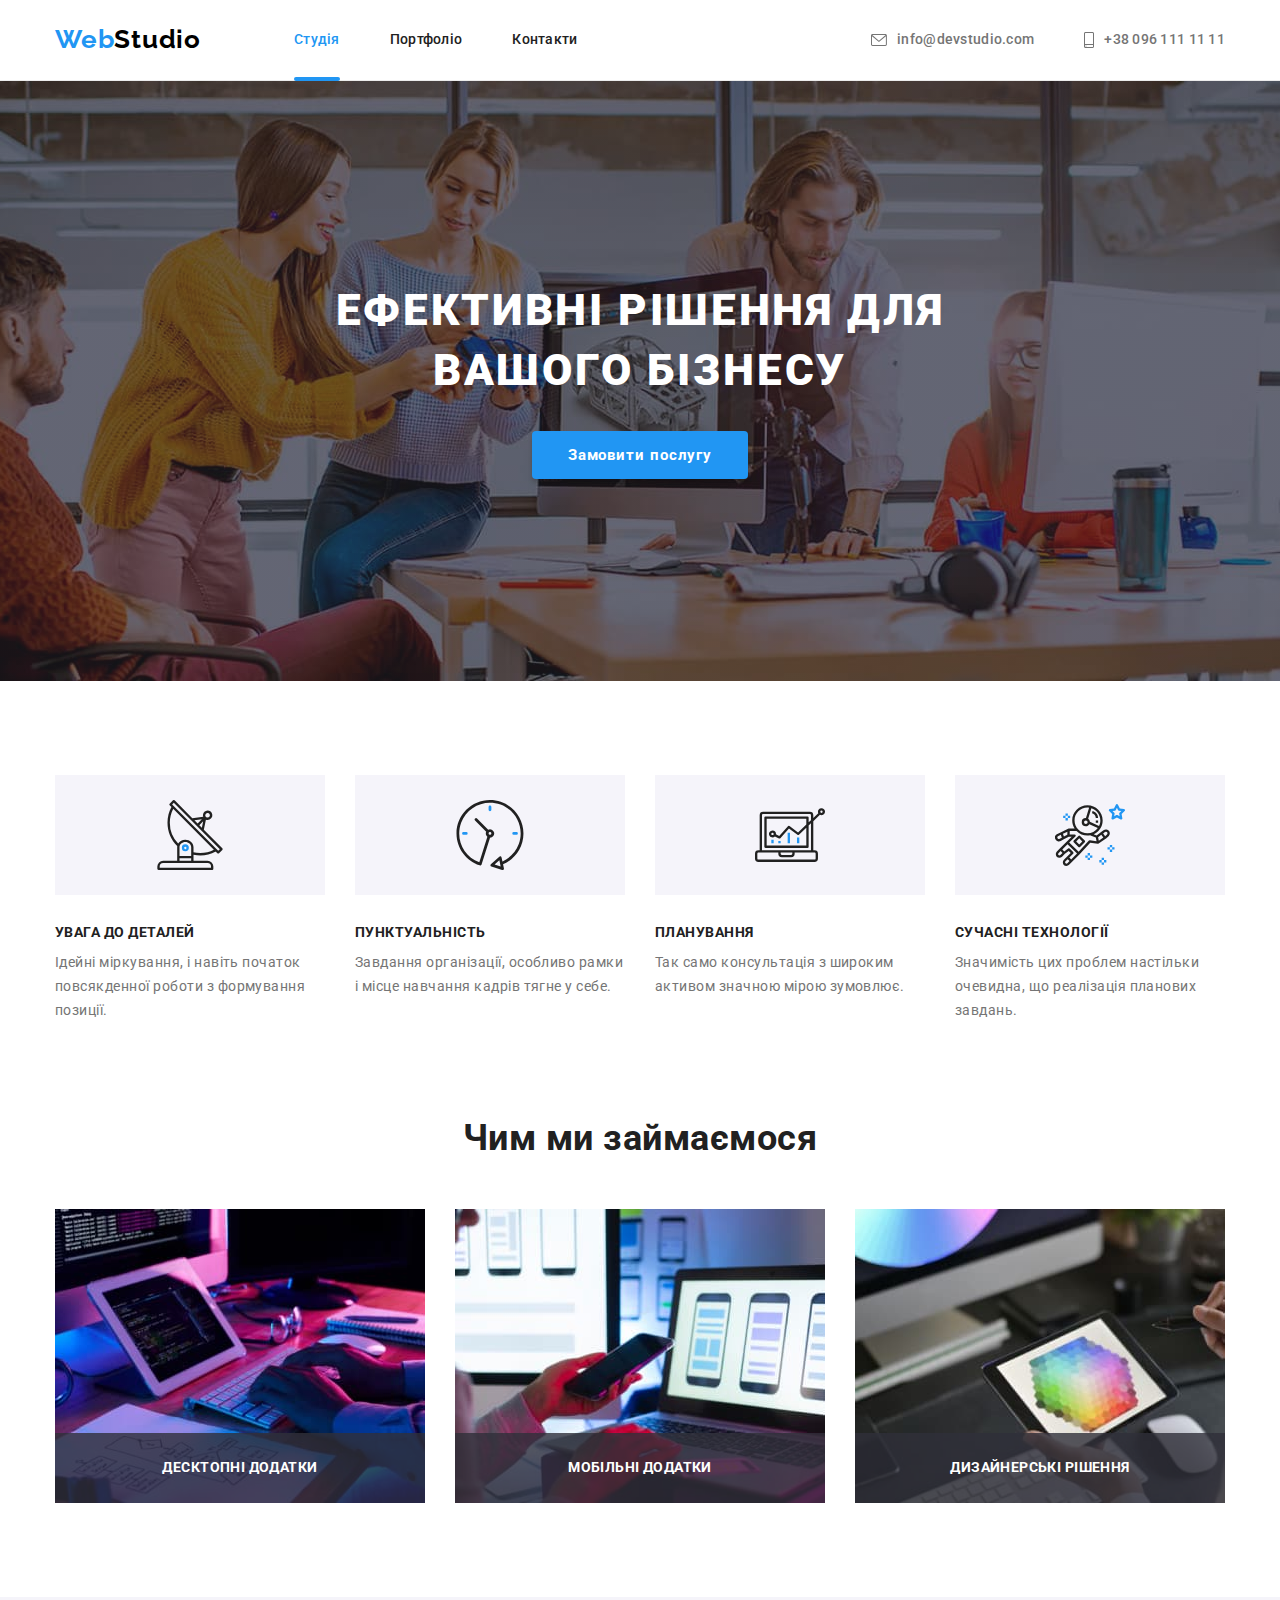
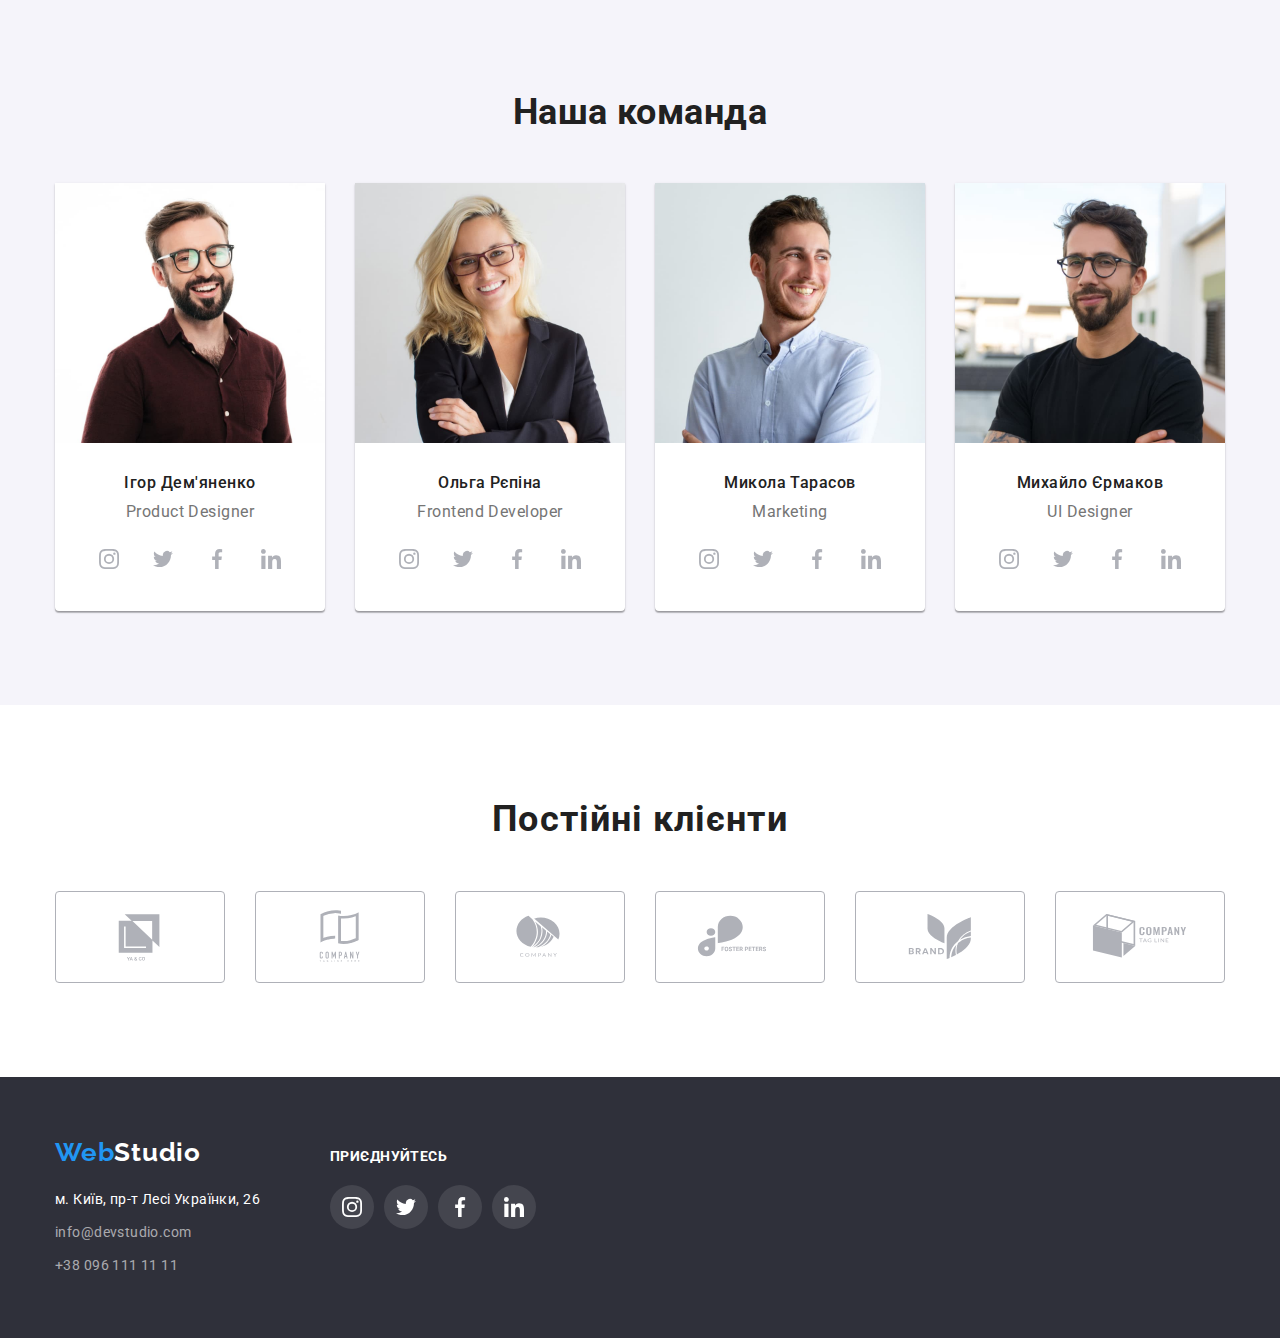
==== index.html @ f7eee0b5 "start" ====
<!DOCTYPE html>
<html lang="uk">
  <head>
    <meta charset="UTF-8" />
    <meta name="viewport" content="width=device-width, initial-scale=1.0" />
    <title>WebStudio</title>
    <link rel="preconnect" href="https://fonts.googleapis.com" />
    <link rel="preconnect" href="https://fonts.gstatic.com" crossorigin />
    <link
      href="https://fonts.googleapis.com/css2?family=Raleway:wght@700&family=Roboto:wght@400;500;700;900&display=swap"
      rel="stylesheet"
    />
    <link
      rel="stylesheet"
      href="https://cdnjs.cloudflare.com/ajax/libs/modern-normalize/1.1.0/modern-normalize.min.css"
    />
    <link rel="stylesheet" href="./css/styles.css" />
  </head>
  <body>
    <header class="main-header">
      <div class="container page-header-container">
        <nav class="site-nav">
          <a href="./index.html" class="logo head"
            ><span class="logo blue">Web</span
            ><span class="logo black">Studio</span></a
          >
          <ul class="site-nav list">
            <li class="list">
              <a href="./index.html" class="link current">Студія</a>
            </li>
            <li class="list">
              <a href="./portfolio.html" class="link">Портфоліо</a>
            </li>
            <li class="list"><a href="" class="link">Контакти</a></li>
          </ul>
        </nav>
        <ul class="contacts-nav list">
          <li class="mail list">
            <a class="link" href="mailto:info@devstudio.com">
              <svg class="contact-icon-item" width="16" height="12">
                <use href="./images/icons.svg#icon-envelope"></use></svg>info@devstudio.com</a>
          </li>
          <li class="tel list">
            <a class="link" href="tel:+380961111111">
              <svg class="contact-icon-item" width="10" height="16">
                <use href="./images/icons.svg#icon-smartphone"></use></svg>+38 096 111 11 11</a>
          </li>
        </ul>
      </div>
    </header>
    <main>
      <section class="hero section">
        <div class="container">
          <h1 class="hero-title">Ефективні рішення для вашого бізнесу</h1>
          <button class="model-open-btn" type="button" data-modal-open>Замовити послугу</button>
        </div>
      </section>
      <section class="section features">
        <div class="container">
          <h2 class="visually-hidden">Наші переваги</h2>
          <ul class="features list">
            <li class="features-item">
              <div class="thumb">
                <svg width="70" height="70" class="features-icon-item">
                  <use href="./images/icons.svg#icon-antenna"></use>
                </svg>
              </div>
              <h3 class="features-title title">УВАГА ДО ДЕТАЛЕЙ</h3>
              <p class="features-item text">
                Ідейні міркування, і навіть початок повсякденної роботи з
                формування позиції.
              </p>
            </li>
            <li class="features-item">
              <div class="thumb">
                <svg width="70" height="70" class="features-icon-item">
                  <use href="./images/icons.svg#icon-clock"></use>
                </svg>
              </div>
              <h3 class="features-title title">ПУНКТУАЛЬНІСТЬ</h3>
              <p class="features-item text">
                Завдання організації, особливо рамки і місце навчання кадрів
                тягне у себе.
              </p>
            </li>
            <li class="features-item">
              <div class="thumb">
                <svg width="70" height="70" class="features-icon-item">
                  <use href="./images/icons.svg#icon-diagram"></use>
                </svg>
              </div>
              <h3 class="features-title title">ПЛАНУВАННЯ</h3>
              <p class="features-item text">
                Так само консультація з широким активом значною мірою зумовлює.
              </p>
            </li>
            <li class="features-item">
              <div class="thumb">
                <svg width="70" height="70" class="features-icon-item">
                  <use href="./images/icons.svg#icon-astronaut"></use>
                </svg>
              </div>
              <h3 class="features-title title">СУЧАСНІ ТЕХНОЛОГІЇ</h3>
              <p class="features-item text">
                Значимість цих проблем настільки очевидна, що реалізація
                планових завдань.
              </p>
            </li>
          </ul>
        </div>
      </section>

      <section class="working-section section">
        <div class="container">
          <h2 class="working-title">Чим ми займаємося</h2>
          <ul class="working list">
            <li class="working-item list">
              <div class="working-wrapper">
              <img
                src="./images/box1.jpg"
                alt="верстка скелету сайту"
                width="370"
              />
                <p class="working-wrapper-overlay">Десктопні додатки</p>
              </div>
            </li>
            <li class="working-item list">
              <div class="working-wrapper">
              <img
                src="./images/box2.jpg"
                alt="дизайн застосунків на телефони"
                width="370"
              />
                <p class="working-wrapper-overlay">Мобільні додатки</p>
              </div>
            </li>
            <li class="working-item list">
              <div class="working-wrapper">
              <img
                src="./images/box3.jpg"
                alt="підбір кольорової гами"
                width="370"
              />
                <p class="working-wrapper-overlay">Дизайнерські рішення</p>
              </div>
            </li>
          </ul>
        </div>
      </section>

      <section class="team-section section">
        <div class="container">
          <h2 class="team-title">Наша команда</h2>
          <ul class="team list">
            <li class="team-item list">
              <img
                class="foto-team-card"
                src="./images/img1.jpg"
                alt="Ігор Дем'яненко фото"
                width="270"
                height="260"
              />
              <h3 class="team-item title">Ігор Дем'яненко</h3>
              <p class="team-item-text" lang="en">Product Designer</p>
              <ul class="social-link-list list">
                <li class="social-list-item">
                  <a class="social-list link" href="#"><svg width="20" height="20" class="social-link-icon">
                  <use href="./images/icons.svg#icon-instagram"></use>
                </svg>
              </a>
            </li>
                <li class="social-list-item">
                  <a class="social-list link" href="#"><svg width="20" height="20" class="social-link-icon"> 
                  <use href="./images/icons.svg#icon-twitter"></use>
                </svg>
              </a>
            </li>
                <li class="social-list-item">
                  <a class="social-list link" href="#"><svg width="20" height="20" class="social-link-icon">
                  <use href="./images/icons.svg#icon-facebook"></use>
                </svg>
              </a>
            </li>
                <li class="social-list-item">
                  <a class="social-list link" href="#"><svg width="20" height="20" class="social-link-icon">
                  <use href="./images/icons.svg#icon-linkedin"></use>
                </svg>
              </a>
            </li>
              </ul>
            </li>
            <li class="team-item list">
              <img
                class="foto-team-card"
                src="./images/img2.jpg"
                alt="Ольга Рєпіна фото"
                width="270"
                height="260"
              />
              <h3 class="team-item title">Ольга Рєпіна</h3>
              <p class="team-item-text" lang="en">Frontend Developer</p>
              <ul class="social-link-list list">
                <li class="social-list-item">
                  <a class="social-list link" href="#"><svg width="20" height="20" class="social-link-icon">
                  <use href="./images/icons.svg#icon-instagram"></use>
                </svg>
              </a>
            </li>
                <li class="social-list-item">
                  <a class="social-list link" href="#"><svg width="20" height="20" class="social-link-icon"> 
                  <use href="./images/icons.svg#icon-twitter"></use>
                </svg>
              </a>
            </li>
                <li class="social-list-item">
                  <a class="social-list link" href="#"><svg width="20" height="20" class="social-link-icon">
                  <use href="./images/icons.svg#icon-facebook"></use>
                </svg>
              </a>
            </li>
                <li class="social-list-item">
                  <a class="social-list link" href="#"><svg width="20" height="20" class="social-link-icon">
                  <use href="./images/icons.svg#icon-linkedin"></use>
                </svg>
              </a>
            </li>
              </ul>
            </li>
            <li class="team-item list">
              <img
                class="foto-team-card"
                src="./images/img3.jpg"
                alt="Микола Тарасов фото"
                width="270"
                height="260"
              />
              <h3 class="team-item title">Микола Тарасов</h3>
              <p class="team-item-text" lang="en">Marketing</p>
              <ul class="social-link-list list">
                <li class="social-list-item">
                  <a class="social-list link" href="#"><svg width="20" height="20" class="social-link-icon">
                  <use href="./images/icons.svg#icon-instagram"></use>
                </svg>
              </a>
            </li>
                <li class="social-list-item">
                  <a class="social-list link" href="#"><svg width="20" height="20" class="social-link-icon"> 
                  <use href="./images/icons.svg#icon-twitter"></use>
                </svg>
              </a>
            </li>
                <li class="social-list-item">
                  <a class="social-list link" href="#"><svg width="20" height="20" class="social-link-icon">
                  <use href="./images/icons.svg#icon-facebook"></use>
                </svg>
              </a>
            </li>
                <li class="social-list-item">
                  <a class="social-list link" href="#"><svg width="20" height="20" class="social-link-icon">
                  <use href="./images/icons.svg#icon-linkedin"></use>
                </svg>
              </a>
            </li>
              </ul>
            </li>
            <li class="team-item list">
              <img
                class="foto-team-card"
                src="./images/img4.jpg"
                alt="Михайло Єрмаков фото"
                width="270"
                height="260"
              />
              <h3 class="team-item title">Михайло Єрмаков</h3>
              <p class="team-item-text" lang="en">UI Designer</p>
              <ul class="social-link-list list">
                <li class="social-list-item">
                  <a class="social-list link" href="#"><svg width="20" height="20" class="social-link-icon">
                  <use href="./images/icons.svg#icon-instagram"></use>
                </svg>
              </a>
            </li>
                <li class="social-list-item">
                  <a class="social-list link" href="#"><svg width="20" height="20" class="social-link-icon"> 
                  <use href="./images/icons.svg#icon-twitter"></use>
                </svg>
              </a>
            </li>
                <li class="social-list-item">
                  <a class="social-list link" href="#"><svg width="20" height="20" class="social-link-icon">
                  <use href="./images/icons.svg#icon-facebook"></use>
                </svg>
              </a>
            </li>
                <li class="social-list-item">
                  <a class="social-list link" href="#"><svg width="20" height="20" class="social-link-icon">
                  <use href="./images/icons.svg#icon-linkedin"></use>
                </svg>
              </a>
            </li>
              </ul>
            </li>
          </ul>
        </div>
      </section>

      <section class="clients section">
        <div class="container">
          <h2 class="clients-title">Постійні клієнти</h2>
          <ul class="clients-logo list">
            <li class="client-logo-item">
              <a class="client link" href="#">
                <svg width="106" height="60" class="client-link-icon">
                  <use href="./images/icons.svg#icon-clietnyc"></use>
                </svg>
              </a>
            </li>
            <li class="client-logo-item">
              <a class="client link" href="#">
                <svg width="106" height="60" class="client-link-icon">
                  <use href="./images/icons.svg#icon-clientcth"></use>
                </svg>
              </a>
            </li>
            <li class="client-logo-item">
              <a class="client link" href="#">
                <svg width="106" height="60" class="client-link-icon">
                  <use href="./images/icons.svg#icon-clientc"></use>
                </svg>
              </a>
            </li>
            <li class="client-logo-item">
              <a class="client link" href="#">
                <svg width="106" height="60" class="client-link-icon">
                  <use href="./images/icons.svg#icon-clientfp"></use>
                </svg>
              </a>
            </li>
            <li class="client-logo-item">
              <a class="client link" href="#">
                <svg width="106" height="60" class="client-link-icon">
                  <use href="./images/icons.svg#icon-clientb"></use>
                </svg>
              </a>
            </li>
            <li class="client-logo-item">
              <a class="client link" href="#">
                <svg width="106" height="60" class="client-link-icon">
                  <use href="./images/icons.svg#icon-clientctl"></use>
                </svg>
              </a>
            </li>
          </ul>
        </div>
      </section>
    </main>

    <footer class="footer-section">
      <div class="container page-footer-container">
        <div class="footer-navigation">
        <div class="logo footer">
          <a href="./index.html" class="logo">
            <span class="logo blue">Web</span
            ><span class="logo white">Studio</span></a
          >
        </div>
        <address class="adress-nav">
          <ul class="adress-nav-list">
            <li class="adress list">
              <a
                class="adress link"
                href="https://goo.gl/maps/CPtrU1FHBa2aNyZL9"
                target="_blank"
                rel="noopener noreferrer nofollow"
                >м. Київ, пр-т Лесі Українки, 26</a
              >
            </li>
            <li class="mail list-footer">
              <a class="link" href="mailto:info@devstudio.com"
                >info@devstudio.com</a
              >
            </li>
            <li class="tel list">
              <a class="link" href="tel:+380961111111">+38 096 111 11 11</a>
            </li>
          </ul>
        </address>
        </div>
        <div class="footer-social-thumb">
            <p class="footer-suptitle">Приєднуйтесь</p>
            <ul class="footer-social list">
              <li class="footer-social-item">
                <a href="#" class="footer-social link">
                  <svg width="20" height="20" class="footer-social-icon">
                    <use href="./images/icons.svg#icon-instagram"></use>
                  </svg>
                </a>
              </li>
              <li class="footer-social-item">
                <a href="#" class="footer-social link">
                  <svg width="20" height="20" class="footer-social-icon">
                    <use href="./images/icons.svg#icon-twitter"></use>
                  </svg>
                </a>
              </li>
              <li class="footer-social-item">
                <a href="#" class="footer-social link">
                  <svg width="20" height="20" class="footer-social-icon">
                    <use href="./images/icons.svg#icon-facebook"></use>
                  </svg>
                </a>
              </li>
              <li class="footer-social-item">
                <a href="#" class="footer-social link">
                  <svg width="20" height="20" class="footer-social-icon">
                    <use href="./images/icons.svg#icon-linkedin"></use>
                  </svg>
                </a>
              </li>
            </ul>
          </div>
      </div>
    </footer>
    <div class="backdrop is-hidden" data-modal>
      <div class="modal">
        <button type="button" class="modal-close-btn" data-modal-close>
        <svg class="modal-close-icon" width="18" height="18">
          <use href="./images/icons.svg#icon-close"></use>
        </svg>
        </button>
      </div>
    </div>
    <script src="./js/modal.js"></script>
  </body>
</html>
---- css/styles.css ----
:root {
    --primary-font: 'Roboto', sans-serif;
    --logo-font: 'Raleway', sans-serif;
    --secondaty-bg-color: #F5F4FA;
    --primary-bg-color: #FFFFFF;
    --primary-dark-color:#2F303A;
    --primery-accent-color: #2196F3;
    --title-text-color: #212121;
    --primary-text-color: #757575;
    --transition-dur-and-func: 250ms cubic-bezier(0.4, 0, 0.2, 1);
}

h1,
h2,
h3,
h4,
p {
    margin-top: 0;
    margin-bottom: 0;
}

ul, ol {
    margin-top: 0;
    margin-bottom: 0;
    padding-left: 0;
}

img {
    display: block;
    max-width: 100%;
    height: auto;
}

body {
    background-color: var(--primary-bg-color);
    color: var(--primary-text-color);
    font-family: var(--primary-font);
    letter-spacing: 0.03em;
}
.section {
    padding-top: 94px;
    padding-bottom: 94px;
}
.title {
    color: var(--title-text-color);
}
.logo {
text-decoration: none;
font-family: var(--logo-font);
font-weight: 700;
font-size: 26px;
line-height: 1.19;
letter-spacing: 0.03em;
}

.logo.head {
    margin-right: 93px;
    padding-top: 24px;
    padding-bottom: 25px;
}
.visually-hidden {
    position: absolute;
    white-space: nowrap;
    width: 1px;
    height: 1px;
    overflow: hidden;
    border: 0;
    padding: 0;
    clip: rect(0 0 0 0);
    clip-path: inset(50%);
    margin: -1px;
}
/* =====Header===== */
.container {
    margin-left: auto;
    margin-right: auto;
    width: 1200px;
    padding-left: 15px;
    padding-right: 15px;
}

.page-header-container {
    display: flex;
    align-items: center;
    justify-content: space-between;
}

.site-nav {
    display: flex;
    align-items: center;
}

.logo .blue {
    color: var(--primery-accent-color);
}
.logo .black {
    color: #000000;
}

.link {
    text-decoration: none;
}
.title {
    margin-bottom: 10px;
}

.logo .white {
    color: var(--primary-bg-color);
}
.main-header {
    background-color: var(--primary-bg-color);
    border-bottom: 1px solid #ECECEC;
}
.list {
    list-style: none;
}
.link {
    color: var(--primary-text-color);
    text-decoration: none;
    cursor: pointer;
    transition: color var(--transition-dur-and-func);
}

.link.current::after {
    content: "";
    display: block;
    position: absolute;
    left: 0;
    bottom: -1px;
    width: 100%;
    height: 4px;
    border-radius: 2px;
    background-color: var(--primery-accent-color);
}


.site-nav.list {
    display: flex;
    column-gap: 50px;
    margin-right: auto;
}

.contact-icon-item {
    align-items: center;
    justify-content: center;
    margin-right: 10px;
    fill: currentColor;
    transition: fill var(--transition-dur-and-func);
}


.mail.list {
    margin-right: 50px;
}
.site-nav .link {
    position: relative;

    display: block;
    padding-top: 32px;
    padding-bottom: 32px;

    font-family: var(--primary-font);
    font-weight: 500;
    font-size: 14px;
    line-height: 1.14;
    letter-spacing: 0.02em;
    color: var(--title-text-color);
    transition: color var(--transition-dur-and-func);
}
.contacts-nav.list {
    display: flex;
    color: var(--primary-text-color);
    font-weight: 500;
    font-size: 14px;
    line-height: 1.14;
    letter-spacing: 0.02em;
}

.site-nav .link:focus,
.site-nav .link:hover,
.site-nav .link:active {
    color: var(--primery-accent-color);

}
.site-nav .link.current {
    color: var(--primery-accent-color);
}
.contacts-nav .link:focus,
.contacts-nav .link:hover {
    color: var(--primery-accent-color);
}
.contacts-nav .link {
    display: flex;
    align-items: center;
    justify-content: center;
    padding-top: 32px;
    padding-bottom: 32px;
    color: var(--primary-text-color);
    transition: color var(--transition-dur-and-func);
}
/* ======Hero====== */
.hero {
    height: 600px;
    max-width: 1600px;
    background-color: #C4C4C4;
    text-align: center;
    background-image: linear-gradient(to right, rgba(47, 48, 58, 0.4), rgba(47, 48, 58, 0.4)),
     url(../images/heroimg.jpg);
    background-position: center;
    background-repeat: no-repeat;
    background-size: cover;
}
.hero.section {
    margin-left: auto;
    margin-right: auto;
    padding-top: 200px;
    padding-bottom: 200px;
}
.hero-title {
    width: 696px;
    margin-left: auto;
    margin-right: auto;
    margin-bottom: 30px;
    font-family: var(--primary-font);
    font-weight: 900;
    font-size: 44px;
    line-height: 1.36;
    letter-spacing: 0.06em;
    text-transform: uppercase;

    color: var(--primary-bg-color);
}
.model-open-btn {
    display: inline-block;
    min-width: 216px;
    padding: 10px 32px;
    border-radius: 4px;
    border: 0px solid transparent;
    background-color: var(--primery-accent-color);
    color: var(--primary-bg-color);
    box-shadow: 0px 4px 4px
     rgba(0, 0, 0, 0.15);

    font-family: inherit; 
    font-weight: 700;
    font-size: 15px;
    line-height: 1.88;
    letter-spacing: 0.06em;
    cursor: pointer;

    transition: background-color var(--transition-dur-and-func),
     box-shadow var(--transition-dur-and-func);
}
.model-open-btn:hover,
.model-open-btn:focus {
    background-color:#188CE8 ;
}

/* =====main===== */

.features.list {
    display: flex;
    column-gap: 30px;
}

.features-item {
    flex-basis: calc((100% - 90px) / 4);
}

.thumb {
    display: flex;
    align-items: center;
    justify-content: center;
    width: 270px;
    height: 120px;
    margin-bottom: 30px;
    background-color: var(--secondaty-bg-color);
}

.features-title {
    margin-bottom: 10px;
    font-family: var(--primary-font);
    font-weight: 700;
    font-size: 14px;
    line-height: 1.14;
    text-transform: uppercase;
    color: var(--title-text-color);
}
.features-item.text {
    font-weight: 400;
    font-size: 14px;
    line-height: 1.71;
    color: var(--primary-text-color);
}

.working.list {
display: flex;
gap: 30px;
flex-wrap: wrap;
}

.working-wrapper {
    position: relative;
}

.working-wrapper-overlay {
    position: absolute;
    display: flex;
    left: 0;
    bottom: 0;
    width: 100%;
    height: 70px;
    align-items: center;
    justify-content: center;

    font-family: var(--primary-font);
    font-weight: 700;
    font-size: 14px;
    line-height: 1.14;
    letter-spacing: 0.03em;
    text-transform: uppercase;
    color: var(--primary-bg-color);
    background-color: rgba(47, 48, 58, 0.8);
}

.working-title {
    margin-right: auto;
    margin-left: auto;
    margin-bottom: 50px;
    font-weight: 700;
    font-size: 36px;
    line-height: 1.17;
    text-align: center;
    color:var(--title-text-color)
}

.working-section {
    padding-top: 0px;
}
.team-title {
    margin-bottom: 50px;
    font-weight: 700;
    font-size: 36px;
    line-height: 1.17;
    text-align: center;
    color: var(--title-text-color);
}
.team-item.title {
    font-weight: 500;
    font-size: 16px;
    line-height: 1.19;
    text-align: center;   
}
.team-section {
    background-color: var(--secondaty-bg-color);
}
.team.list {
    display: flex;
    flex-wrap: wrap;
    gap: 30px;
}

.foto-team-card {
    margin-bottom: 30px;
}
.team-item.list {
    display: block;
    background-color: var(--primary-bg-color);
    box-shadow: 0px 1px 3px rgba(0, 0, 0, 0.12),
     0px 1px 1px rgba(0, 0, 0, 0.14),
      0px 2px 1px rgba(0, 0, 0, 0.2);
    border-radius: 0px 0px 4px 4px;
}
.team-item-text {
    margin-bottom: 16px;
    font-weight: 400;
    font-size: 16px;
    line-height: 1.19;
    text-align: center;
}

.social-link-list {
    display: flex;
    align-items: center;
    justify-content: center;
    column-gap: 10px;
    margin-bottom: 30px;
}

.social-list {
    display: flex;
    align-items: center;
    justify-content: center;
    width: 44px;
    height: 44px;
    border-radius: 50%;
    color: #AFB1B8;
    background-color: var(--primary-bg-color);
    transition: background-color var(--transition-dur-and-func);
}

.social-link-icon {
    fill: currentColor;
    transition: fill var(--transition-dur-and-func);
}
.social-list:hover,
.social-list:focus {
    background-color: var(--primery-accent-color);
}
.social-list:hover .social-link-icon,
.social-list:focus .social-link-icon {
    fill: var(--primary-bg-color);
}

/* =======clients======= */
.clients-title {
    font-weight: 700;
    font-size: 36px;
    line-height: 1.16;
    text-align: center;
    letter-spacing: 0.03em;
    color: var(--title-text-color);
    margin-bottom: 50px;
}

.clients-logo {
    display: flex;
    align-items: center;
    justify-content: center;
    gap: 30px;
}
.client-logo-item {
    display: flex;
    align-items: center;
    justify-content: center;
    width: 170px;
    height: 92px;
    border: 1px solid #AFB1B8;
    border-radius: 4px;
    transition: border-color var(--transition-dur-and-func);
}

.client.link {
    display: flex;
    align-items: center;
    justify-content: center;
    width: 100%;
    height: 100%;
    color: #AFB1B8;
    fill: currentColor;
    transition: fill var(--transition-dur-and-func);
}
.client-logo-item:hover,
.client-logo-item:focus {
    border-color: var(--primery-accent-color);
}

.client.link:hover,
.client.link:focus {
    fill: var(--primery-accent-color);
}


/* =======footer======= */

.logo.footer {
    display: block;
    margin-right: auto;
    margin-bottom: 20px;
}

.adress-nav-list {
    margin-right: auto;
}

.adress.list {
    margin-bottom: 9px;
}

.mail.list-footer {
    list-style: none;
    margin-bottom: 9px;
}
.footer-section {
    padding-top: 60px;
    padding-bottom: 60px;
    background-color: var(--primary-dark-color);
}
.adress-nav-list .link {
    text-decoration: none;
    font-style: normal;
    font-weight: 400;
    font-size: 14px;
    line-height: 1.71;
    letter-spacing: 0.03em;
    color: rgba(255, 255, 255, 0.6);
    transition: color var(--transition-dur-and-func);

}

.adress .link {
    font-style: normal;
    font-weight: 400;
    font-size: 14px;
    line-height: 1.71;
    letter-spacing: 0.03em;
    color: var(--primary-bg-color);
    transition: color var(--transition-dur-and-func);
    
}

.adress-nav-list .link:hover,
.adress-nav-list .link:focus {
    color: var(--primery-accent-color);
}

    /*=========Portfolio========  */
    .portfolio.title {
        margin-bottom: 4px;
    }
    .works-menu {
        justify-content: center;
        column-gap: 8px;
        margin-right: auto;
        margin-bottom: 50px;
        margin-left: auto;
    }
    .works-menu,
    .works-content {
        display: flex;
        list-style: none;
    }

    .works-menu .menu-btn.ordinary {
        padding: 6px 25px;
    }
    .works-menu .menu-btn {
        max-height: 38px;
        padding: 6px 22px;
        border: 1px solid transparent;
        border-radius: 4px;

        font-family: var(--primary-font);
        font-weight: 500;
        font-size: 16px;
        line-height: 1.62;
        letter-spacing: 0.03em;
        background-color: var(--secondaty-bg-color);

        transition: color var(--transition-dur-and-func),
        background-color var(--transition-dur-and-func),
        box-shadow var(--transition-dur-and-func);
    }
    .menu-btn:hover,
    .menu-btn:focus {
        color: var(--primary-bg-color);
        background-color: var(--primery-accent-color);
        box-shadow: 0px 3px 1px rgba(0, 0, 0, 0.1),
            0px 1px 2px rgba(0, 0, 0, 0.08),
            0px 2px 2px rgba(0, 0, 0, 0.12);
        cursor: pointer;
    }

    .work-content.link {
        display: block;
        width: 294px;
        width: 370px;
        transition: box-shadow var(--transition-dur-and-func);
    }
    .work-content.link:hover,
    .work-content.link:focus {
        box-shadow: 0px 1px 1px rgba(0, 0, 0, 0.12),
            0px 4px 4px rgba(0, 0, 0, 0.06),
            1px 4px 6px rgba(0, 0, 0, 0.16);
    }

    .works-content {
        flex-wrap: wrap;
        gap: 30px;
    }
    .work-content-item {
        flex-basis: calc((100% - 60px) / 3);
    }

    .work-content-item .title {
            font-weight: 700;
            font-size: 18px;
            line-height: 2;
            letter-spacing: 0.06em;
    }
    .work-content-item .text {
        font-weight: 400;
        font-size: 16px;
        line-height: 1.88;
    }

    .work-img-wrapper {
        position: relative;
        overflow: hidden;
    }

    .overlay {
        position: absolute;
        top: 0;
        left: 0;
        width: 100%;
        height: 100%;
        padding: 63px 24px;
        overflow: auto;

        font-family: var(--primary-font);
        font-weight: 400;
        font-size: 18px;
        line-height: 1.55;
        letter-spacing: 0.03em;
        color: var(--primary-bg-color);
        background-color: rgba(33, 150, 243, 0.9);
        
        transform: translateY(101%);
        transition: transform var(--transition-dur-and-func);
    }

    .work-content.link:hover .overlay,
    .work-content.link:focus .overlay {
        transform: translateY(0%);
    }

    .text-block {
        padding: 20px 24px;
        border: 1px solid #EEEEEE;
        border-top: 0;
    }

    .page-footer-container {
        display: flex;
        align-items: baseline;
    }
    .footer-navigation {
        margin-right: 70px;
    }

    .footer-social.list {
        display: flex;
        column-gap: 10px;
    }

    .footer-suptitle {
        margin-bottom: 20px;
        font-weight: 700;
        font-size: 14px;
        line-height: 1.14;
        letter-spacing: 0.03em;
        text-transform: uppercase;  
        color: var(--primary-bg-color);
    }

    .footer-social.link {
        display: flex;
        align-items: center;
        justify-content: center;
        width: 44px;
        height: 44px;
        padding: 12px;
        fill: var(--primary-bg-color);
        background: rgba(255, 255, 255, 0.1);
        border-radius: 50%;

        transition: background-color var(--transition-dur-and-func);
    }

    .footer-social.link:hover,
    .footer-social.link:focus {
        background-color: var(--primery-accent-color);
    }

    .backdrop {
        position: fixed;
        top: 0;
        left: 0;
        z-index: 100;
        width: 100%;
        height: 100%;
        background-color: rgba(0, 0, 0, 0.2);

        transition: opacity var(--transition-dur-and-func), visibility var(--transition-dur-and-func);
    }

    .backdrop.is-hidden {
        visibility: hidden;
        opacity: 0;
        pointer-events: none;
    }

    .modal {
        position: absolute;
        top: 50%;
        left: 50%;
        transform: translate( -50%, -50%);
        width: 528px;
        height: 581px;
        background-color: var(--primary-bg-color);
    }

    .modal-close-btn {
        position: absolute;
        top: 8px;
        right: 8px;
        display: flex;
        align-items: center;
        justify-content: center;
        width: 30px;
        height: 30px;
        border: 1px solid rgba(0, 0, 0, 0.1);
        background-color: var(--primary-bg-color);
        border-radius: 50%;
        padding: 0;
        cursor: pointer;
    }
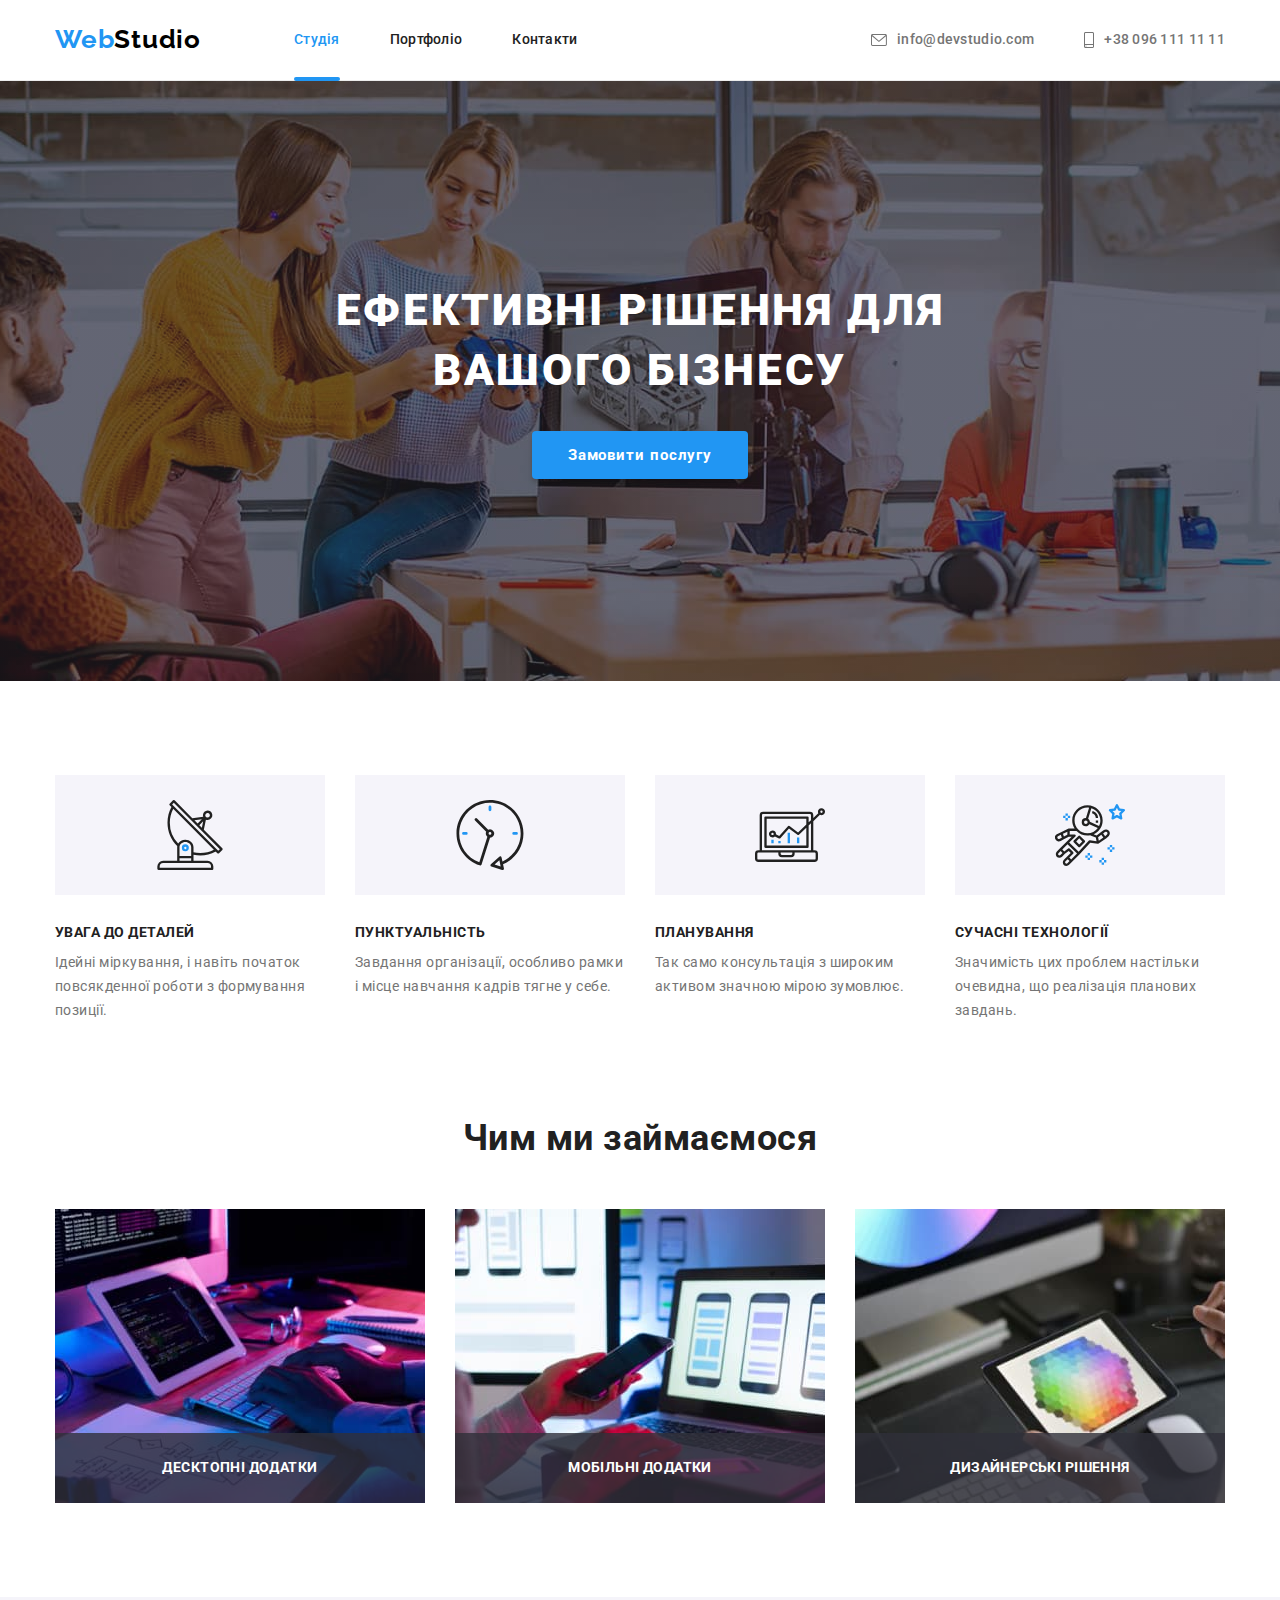
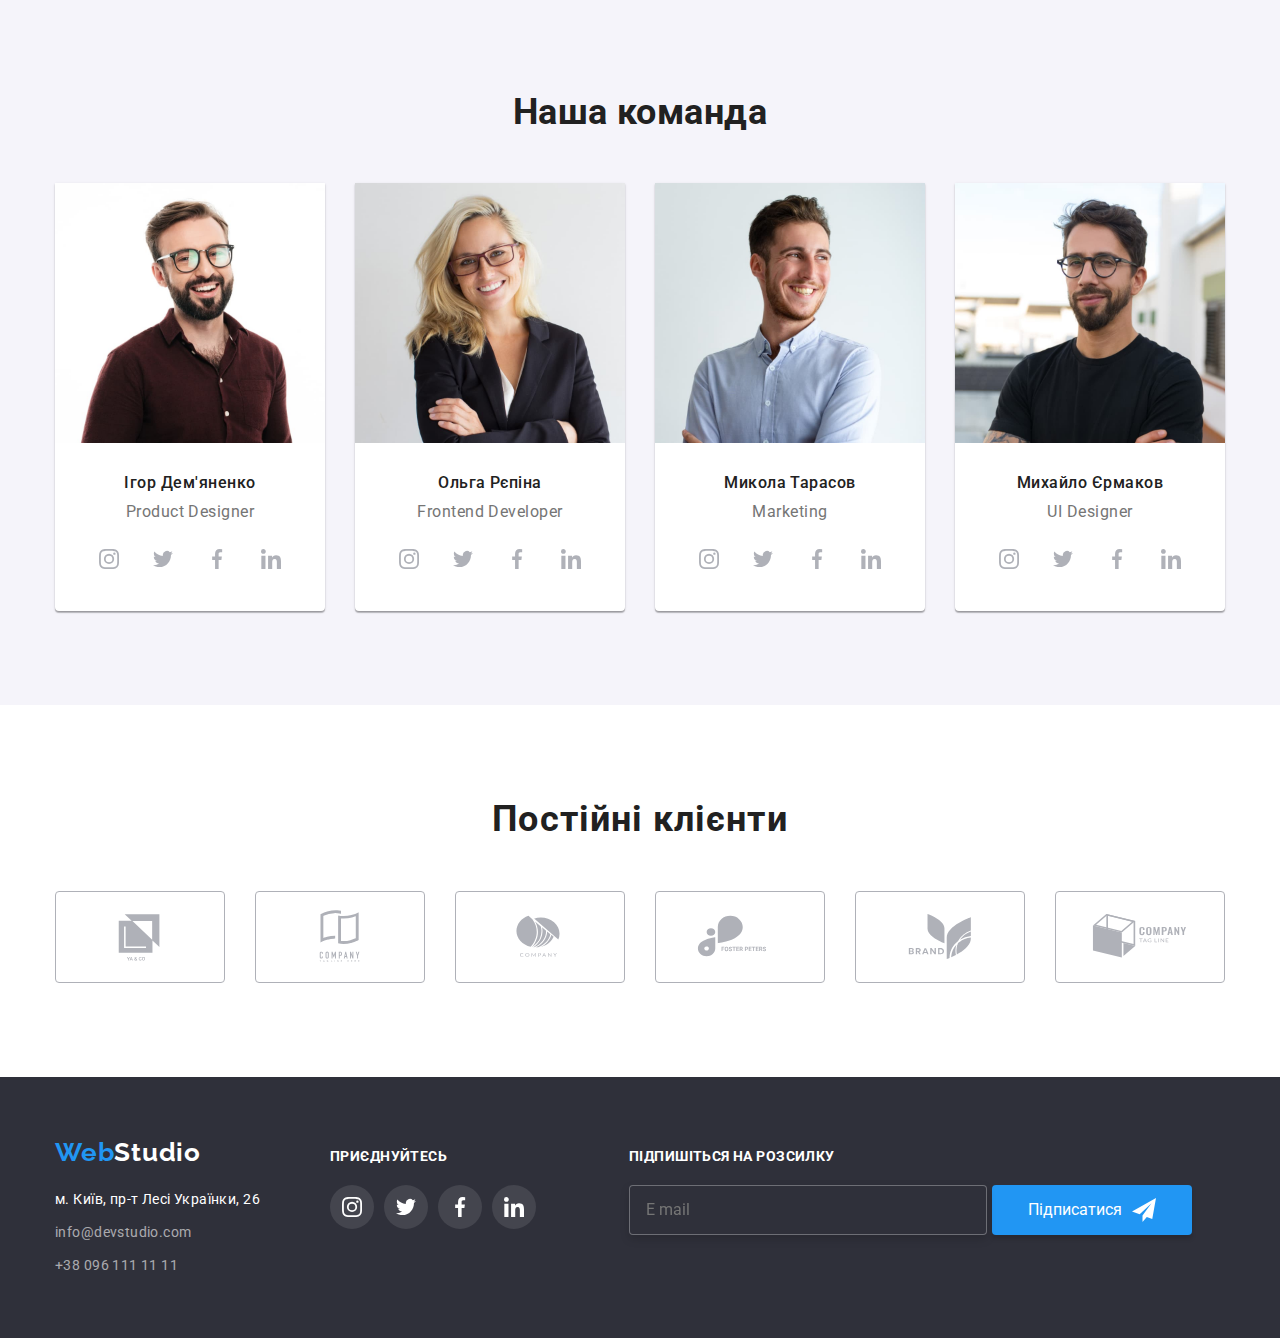
==== commit 4cd6a8d9: "footer form" ====
--- a/index.html
+++ b/index.html
@@ -419,6 +419,17 @@
               </li>
             </ul>
           </div>
+          <form class="footer-form">
+            <p class="footer-form-text">Підпишіться на розсилку</p>
+            <label class="footer-form-field">
+              <input class="footer-form-input" name="email" type="email" placeholder="E mail" required>
+            </label>
+            <button class="footer-form-btn" type="submit">Підписатися
+              <svg class="footer-form-icon" width="24" height="24">
+                <use href="./images/icons.svg#icon-send"></use>
+              </svg>
+            </button>
+          </form>
       </div>
     </footer>
     <div class="backdrop is-hidden" data-modal>
--- a/css/styles.css
+++ b/css/styles.css
@@ -637,6 +637,10 @@
     }
     .footer-navigation {
         margin-right: 70px;
+    }
+
+    .footer-social-thumb {
+        margin-right: 93px;
     }
 
     .footer-social.list {
@@ -715,4 +719,46 @@
         border-radius: 50%;
         padding: 0;
         cursor: pointer;
+    }
+
+    /* ================footer form================ */
+    .footer-form-text {
+        margin-bottom: 20px;
+        font-weight: 700;
+        font-size: 14px;
+        line-height: 1.14;
+        letter-spacing: 0.03em;
+        text-transform: uppercase;
+        color: var(--primary-bg-color);
+    }
+
+    .footer-form-input {
+        height: 50px;
+        width: 358px;
+        padding-top: 15px;
+        padding-bottom: 15px;
+        padding-left: 16px;
+        background-color: var(--primary-dark-color);
+        border: 1px solid rgba(255, 255, 255, 0.3);
+        filter: drop-shadow(0px 4px 4px rgba(0, 0, 0, 0.15));
+        border-radius: 4px;
+    }
+
+    .footer-form-btn {
+        display: inline-flex;
+        align-items: center;
+        justify-content: center;
+        min-width: 200px;
+        height: 50px;
+        /* padding: 10px 28px; */
+        color: var(--primary-bg-color);
+        fill: currentColor;
+        background: #2196F3;
+        box-shadow: 0px 4px 4px rgba(0, 0, 0, 0.15);
+        border-radius: 4px;
+        border: 0px solid transparent;
+    }
+
+    .footer-form-icon {
+        margin-left: 10px;
     }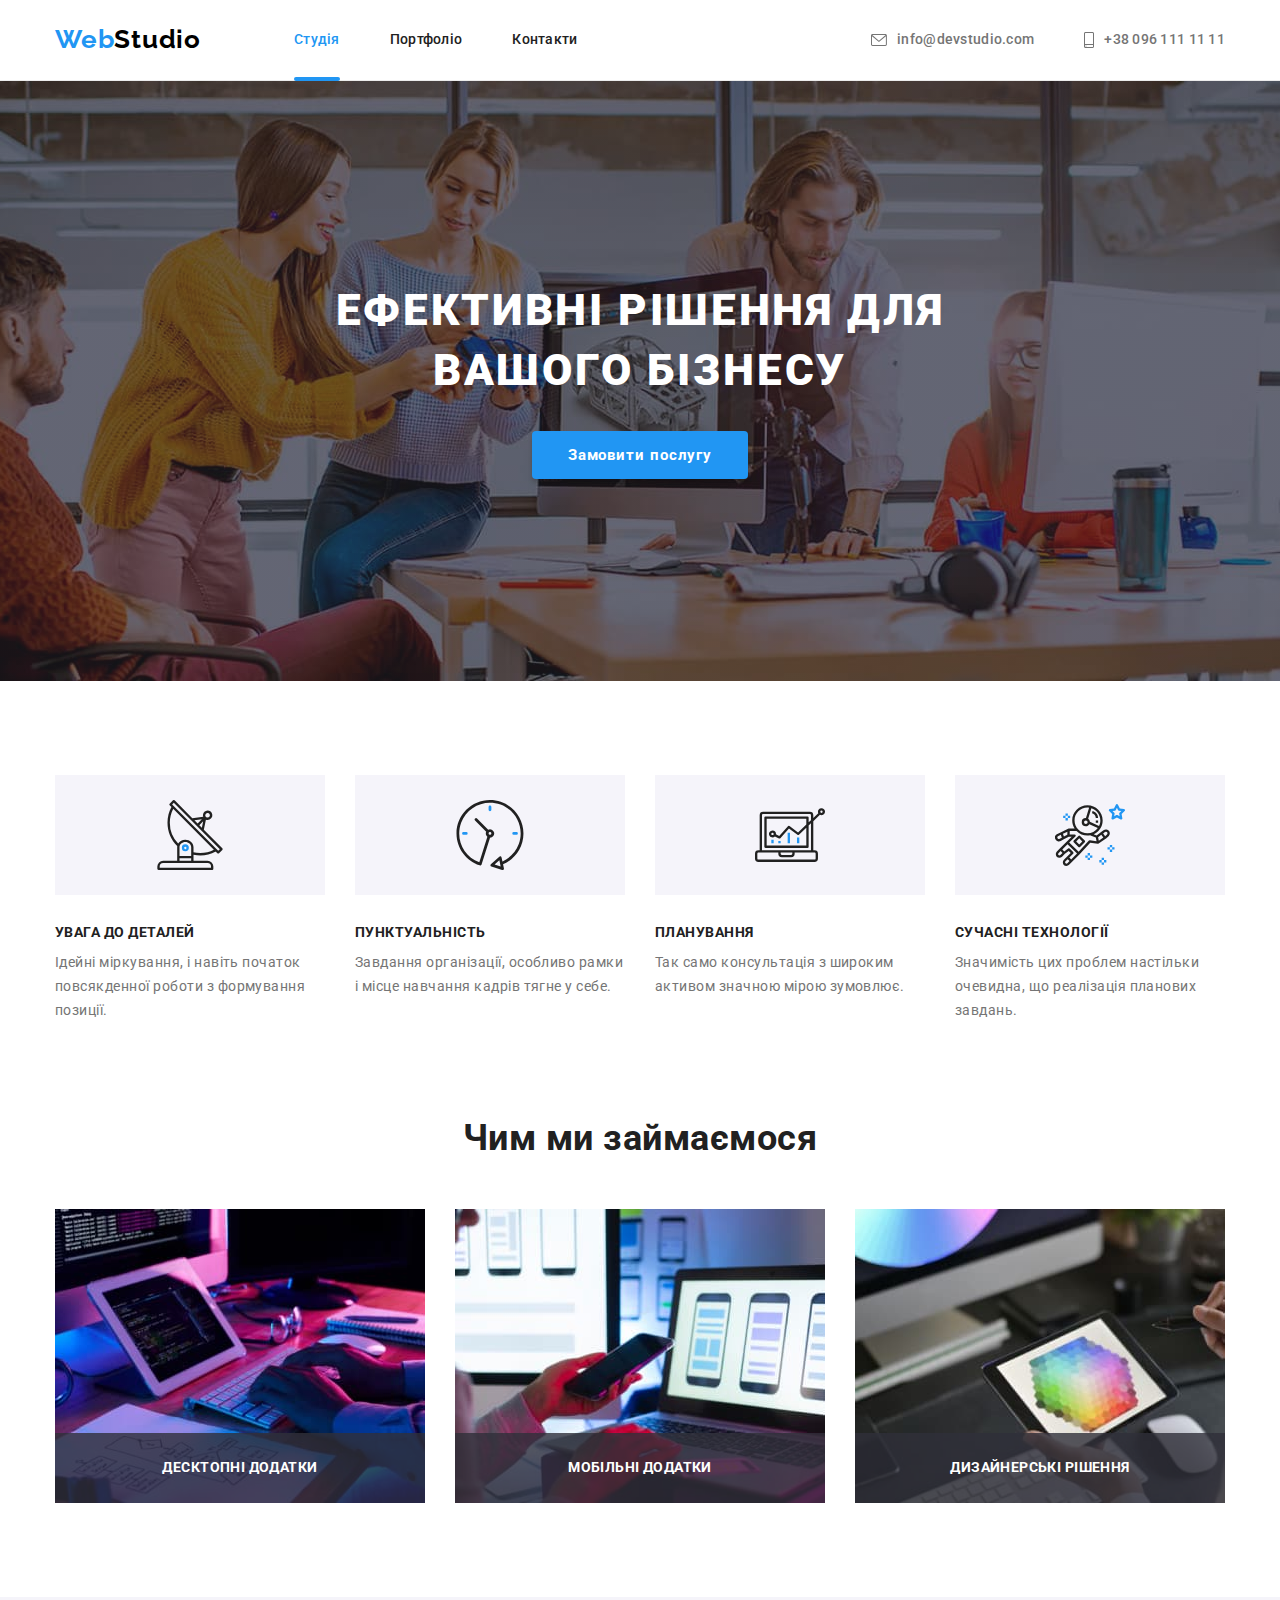
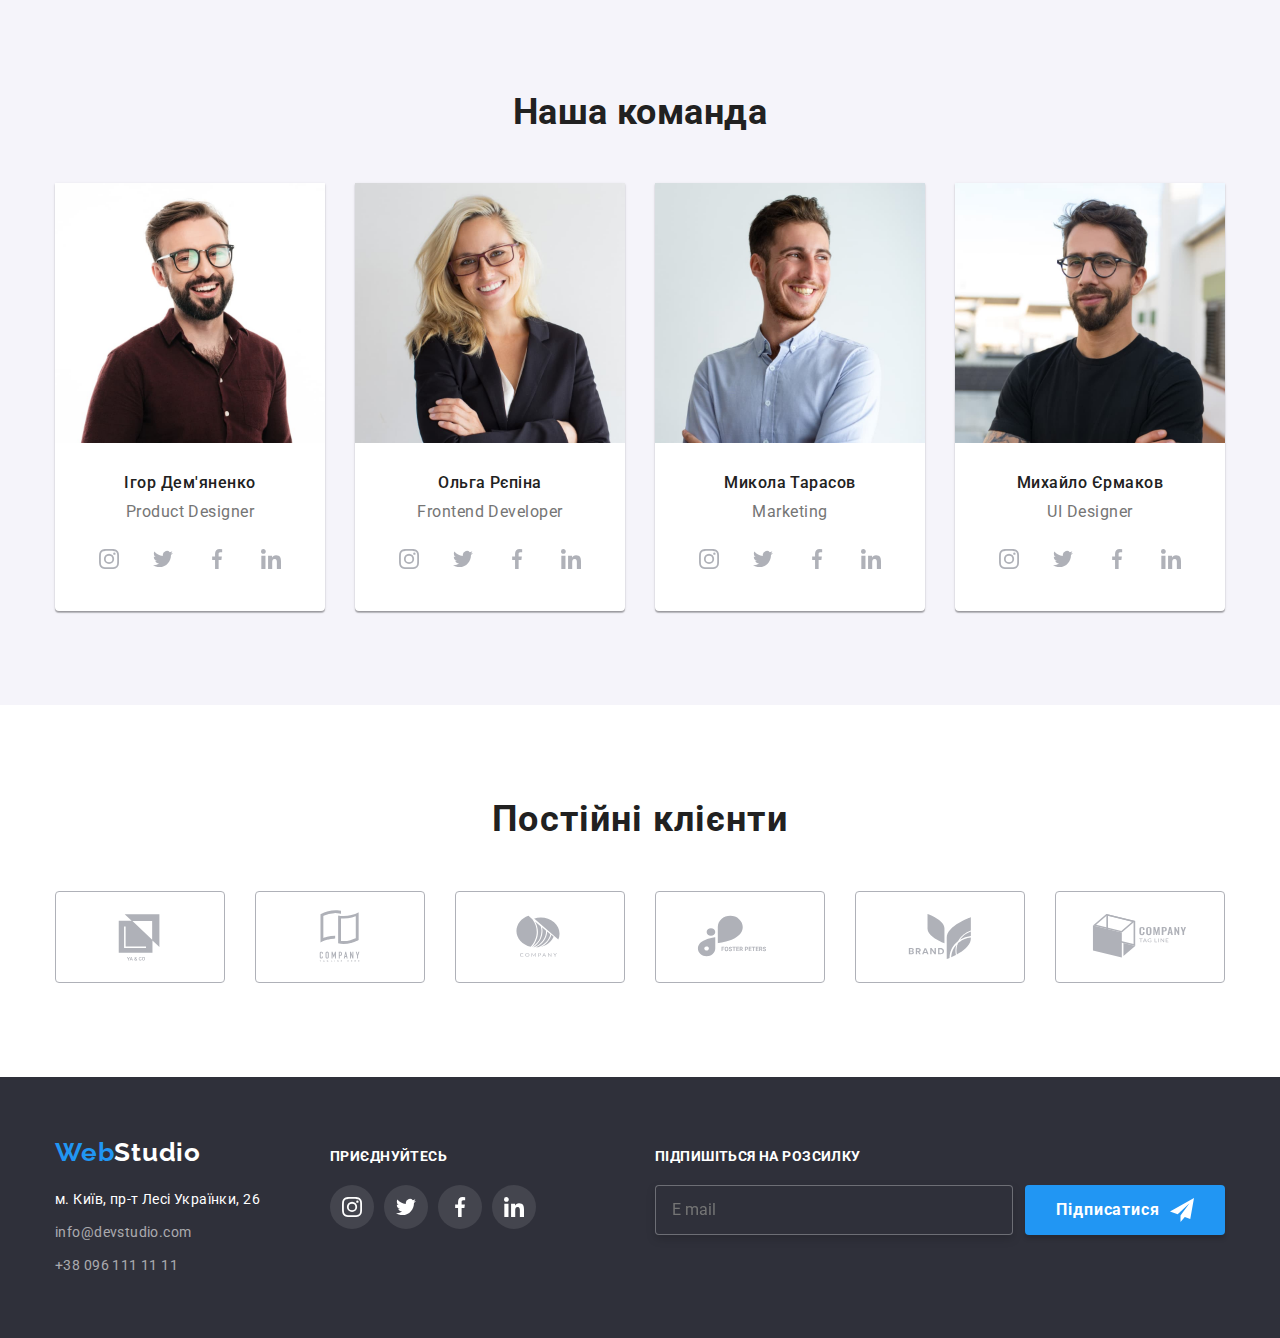
==== commit 1b7be777: "footer form finish" ====
--- a/index.html
+++ b/index.html
@@ -421,6 +421,7 @@
           </div>
           <form class="footer-form">
             <p class="footer-form-text">Підпишіться на розсилку</p>
+            <div class="footer-form-thumb">
             <label class="footer-form-field">
               <input class="footer-form-input" name="email" type="email" placeholder="E mail" required>
             </label>
@@ -429,6 +430,7 @@
                 <use href="./images/icons.svg#icon-send"></use>
               </svg>
             </button>
+            </div>
           </form>
       </div>
     </footer>
--- a/css/styles.css
+++ b/css/styles.css
@@ -722,6 +722,10 @@
     }
 
     /* ================footer form================ */
+.footer-form {
+    margin-left: auto;
+}
+
     .footer-form-text {
         margin-bottom: 20px;
         font-weight: 700;
@@ -730,6 +734,16 @@
         letter-spacing: 0.03em;
         text-transform: uppercase;
         color: var(--primary-bg-color);
+    }
+
+    .footer-form-thumb {
+        display: flex;
+        align-items: center;
+        justify-content: center;
+    }
+
+    .footer-form-field {
+        margin-right: 12px;
     }
 
     .footer-form-input {
@@ -742,6 +756,7 @@
         border: 1px solid rgba(255, 255, 255, 0.3);
         filter: drop-shadow(0px 4px 4px rgba(0, 0, 0, 0.15));
         border-radius: 4px;
+        color: var(--primary-bg-color);
     }
 
     .footer-form-btn {
@@ -750,13 +765,21 @@
         justify-content: center;
         min-width: 200px;
         height: 50px;
-        /* padding: 10px 28px; */
+        padding: 10px 28px;
         color: var(--primary-bg-color);
         fill: currentColor;
         background: #2196F3;
         box-shadow: 0px 4px 4px rgba(0, 0, 0, 0.15);
         border-radius: 4px;
         border: 0px solid transparent;
+
+        font-weight: 700;
+        font-size: 16px;
+        line-height: 1.88;
+        text-align: center;
+        letter-spacing: 0.06em;
+        
+        cursor: pointer;
     }
 
     .footer-form-icon {
